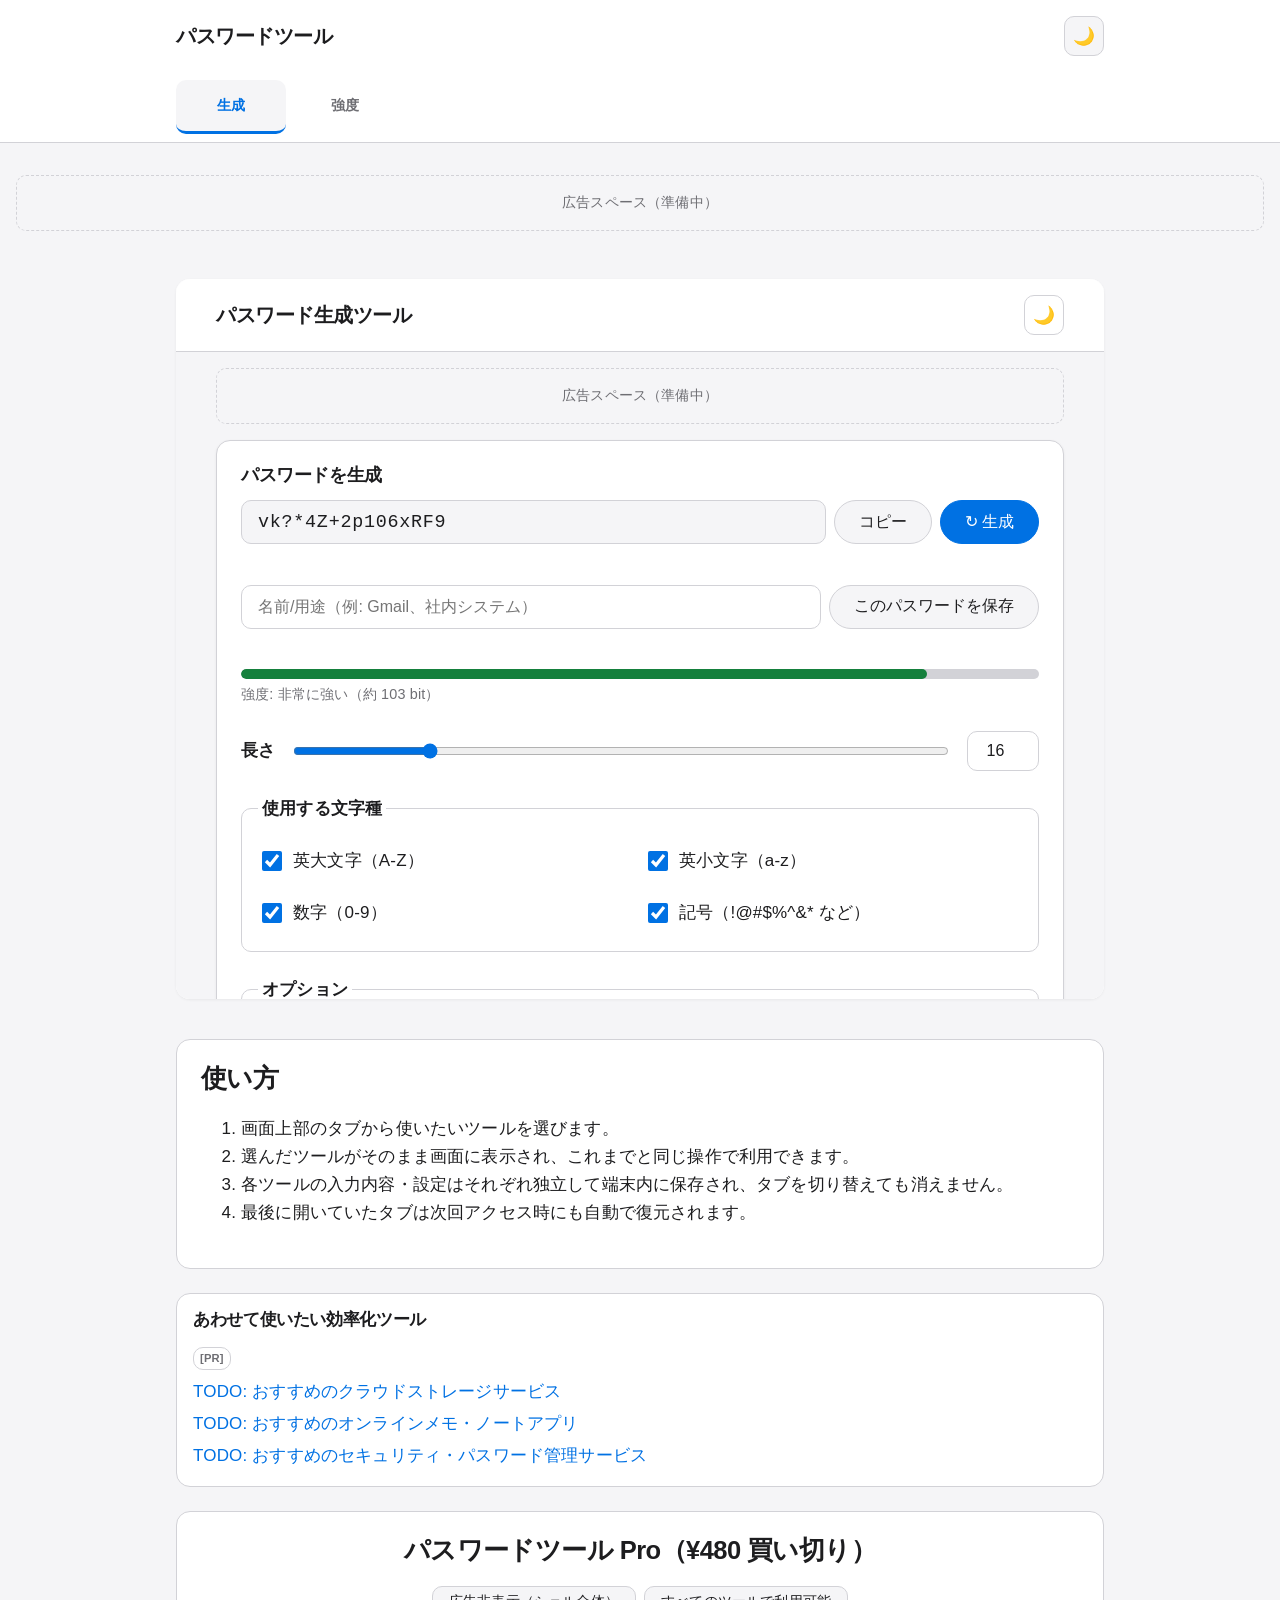
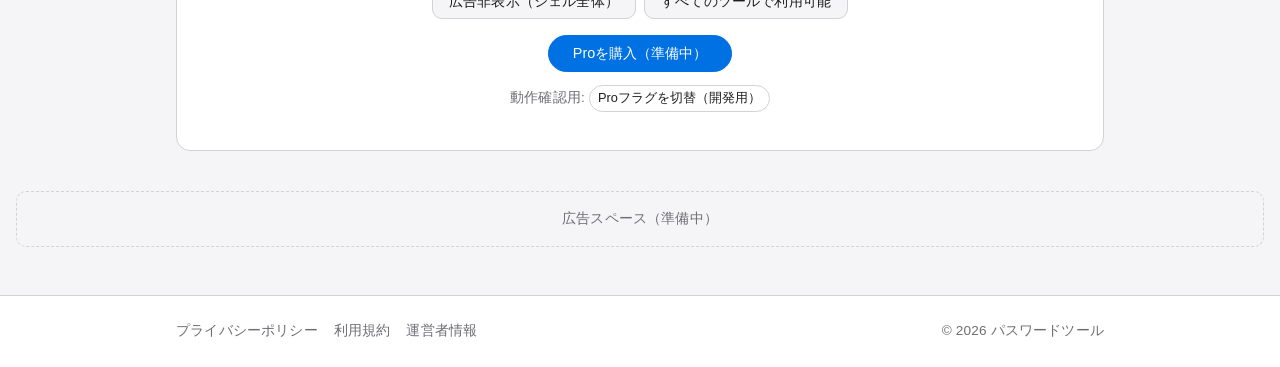
==== index.html @ c2fb3668 "feat: password-tools 統合アプリ公開（ツール工房） Co-Authored-By: Claude Opus 4.8 <noreply@anthropic.com>" ====
<!DOCTYPE html>
<html lang="ja">
<head>
<meta charset="UTF-8">
<meta name="viewport" content="width=device-width, initial-scale=1, viewport-fit=cover">

<title>パスワードツール｜ツール工房</title>
<meta name="description" content="安全なパスワードの生成と強度チェックができる無料ツール">
<link rel="canonical" href="https://ai-kaihatsubu.github.io/password-tools/">

<!-- OGP -->
<meta property="og:type" content="website">
<meta property="og:title" content="パスワードツール｜ツール工房">
<meta property="og:description" content="安全なパスワードの生成と強度チェックができる無料ツール">
<meta property="og:url" content="https://ai-kaihatsubu.github.io/password-tools/">
<meta property="og:image" content="https://ai-kaihatsubu.github.io/password-tools/icons/icon-512.svg">
<meta property="og:locale" content="ja_JP">
<meta name="twitter:card" content="summary_large_image">

<!-- PWA -->
<link rel="manifest" href="manifest.webmanifest">
<meta name="theme-color" content="#0071e3">
<link rel="icon" href="icons/icon-192.svg" type="image/svg+xml">
<link rel="apple-touch-icon" href="icons/icon-192.svg">

<!-- JSON-LD -->
<script type="application/ld+json">
{
  "@context": "https://schema.org",
  "@type": "WebApplication",
  "name": "パスワードツール｜ツール工房",
  "description": "安全なパスワードの生成と強度チェックができる無料ツール",
  "applicationCategory": "UtilitiesApplication",
  "operatingSystem": "Any",
  "offers": {
    "@type": "Offer",
    "price": "0",
    "priceCurrency": "JPY"
  }
}
</script>

<link rel="stylesheet" href="style.css">
</head>
<body>

<a class="skip-link" href="#main">本文へスキップ</a>

<header class="site-header">
  <div class="container header-inner">
    <h1 class="logo" id="brand">パスワードツール</h1>
    <nav class="header-actions" aria-label="表示設定">
      <button id="theme-toggle" type="button" aria-label="ダーク/ライトモード切替" aria-pressed="false">
        <span aria-hidden="true">🌙</span>
      </button>
    </nav>
  </div>
  <div class="container">
    <!-- app.js が SUITE_CONFIG.tabs からタブボタンを動的生成 -->
    <nav class="tab-nav" id="tab-bar" role="tablist" aria-label="ツール切替"></nav>
  </div>
</header>

<!-- 広告枠（コンテンツ上） -->
<div class="ad-slot ad-slot--top" data-ad-position="top" aria-hidden="true">
  <p class="ad-placeholder">広告スペース（準備中）</p>
</div>

<main id="main" class="container">

  <!-- app.js が SUITE_CONFIG.tabs からiframeパネルを動的生成 -->
  <div class="tool-panels" id="panels"></div>

  <!-- 使い方 -->
  <section class="content-section" aria-labelledby="howto-heading">
    <h2 id="howto-heading">使い方</h2>
    <ol>
      <li>画面上部のタブから使いたいツールを選びます。</li>
      <li>選んだツールがそのまま画面に表示され、これまでと同じ操作で利用できます。</li>
      <li>各ツールの入力内容・設定はそれぞれ独立して端末内に保存され、タブを切り替えても消えません。</li>
      <li>最後に開いていたタブは次回アクセス時にも自動で復元されます。</li>
    </ol>
  </section>

  <!-- アフィリエイト枠 -->
  <aside class="affiliate-box" aria-labelledby="affiliate-heading">
    <h2 id="affiliate-heading">あわせて使いたい効率化ツール</h2>
    <p class="pr-label">[PR]</p>
    <ul class="affiliate-list" id="affiliate-list">
      <!-- monetization.js が動的に生成 -->
    </ul>
  </aside>

  <!-- Pro案内 -->
  <section class="pro-box" aria-labelledby="pro-heading">
    <h2 id="pro-heading">パスワードツール Pro（¥480 買い切り）</h2>
    <ul class="pro-features">
      <li>広告非表示（シェル全体）</li>
      <li>すべてのツールで利用可能</li>
    </ul>
    <button id="pro-button" type="button" class="btn btn-primary">Proを購入（準備中）</button>
    <p class="hint">
      動作確認用: <button type="button" id="dev-pro-toggle" class="btn btn-secondary btn-sm">Proフラグを切替（開発用）</button>
    </p>
  </section>

</main>

<!-- 広告枠（コンテンツ下） -->
<div class="ad-slot ad-slot--bottom" data-ad-position="bottom" aria-hidden="true">
  <p class="ad-placeholder">広告スペース（準備中）</p>
</div>

<footer class="site-footer">
  <div class="container footer-inner">
    <nav aria-label="フッターリンク">
      <a href="privacy.html">プライバシーポリシー</a>
      <a href="terms.html">利用規約</a>
      <a href="operator.html">運営者情報</a>
    </nav>
    <p class="copyright">&copy; 2026 パスワードツール</p>
  </div>
</footer>

<script src="config.js"></script>
<script src="monetization.js" defer></script>
<script src="app.js" defer></script>
<script>
  // PWA: Service Worker 登録（相対パスなのでサブパス公開でも scope が正しく効く）
  if ("serviceWorker" in navigator) {
    window.addEventListener("load", function () {
      navigator.serviceWorker.register("sw.js").catch(function () {});
    });
  }
</script>
</body>
</html>
---- style.css ----
/* ============================================
   カテゴリ統合アプリ シェルテンプレート : style.css
   Apple基盤デザイン + タブバー + iframeパネル
   ============================================ */

:root {
  --color-bg: #f5f5f7;
  --color-surface: #ffffff;
  --color-text: #1d1d1f;
  --color-text-muted: #6e6e73;
  --color-border: #d2d2d7;
  --color-primary: #0071e3;
  --color-primary-hover: #0077ed;
  --radius: 14px;
  --radius-sm: 10px;
  --shadow-sm: 0 1px 3px rgba(0, 0, 0, 0.06);
  --shadow-md: 0 6px 24px rgba(0, 0, 0, 0.08);

  --max-width: 960px;
  --space-1: 4px;
  --space-2: 8px;
  --space-3: 16px;
  --space-4: 24px;
  --space-5: 32px;
  --space-6: 48px;

  --font-base: -apple-system, BlinkMacSystemFont, "SF Pro JP", "SF Pro Text",
    "Helvetica Neue", "Hiragino Sans", "Hiragino Kaku Gothic ProN", "Yu Gothic",
    Meiryo, sans-serif;

  --transition: 0.15s ease;
  --iframe-height: 80vh;
}

[data-theme="dark"] {
  --color-bg: #000000;
  --color-surface: #1c1c1e;
  --color-text: #f5f5f7;
  --color-text-muted: #a1a1a6;
  --color-border: #3a3a3c;
  --color-primary: #2997ff;
  --color-primary-hover: #4aa8ff;
  --shadow-sm: 0 1px 3px rgba(0, 0, 0, 0.5);
  --shadow-md: 0 6px 24px rgba(0, 0, 0, 0.6);
}

* {
  box-sizing: border-box;
}

html {
  -webkit-text-size-adjust: 100%;
}

body {
  margin: 0;
  font-family: var(--font-base);
  font-size: 17px;
  background: var(--color-bg);
  color: var(--color-text);
  line-height: 1.65;
  letter-spacing: 0.01em;
  transition: background var(--transition), color var(--transition);
  -webkit-font-smoothing: antialiased;
  -moz-osx-font-smoothing: grayscale;
  padding-bottom: env(safe-area-inset-bottom);
}

h1, h2, h3, h4 {
  color: var(--color-text);
  font-weight: 600;
  letter-spacing: -0.022em;
  line-height: 1.15;
}

a {
  color: var(--color-primary);
  text-decoration: none;
}
a:hover {
  text-decoration: underline;
}

.btn, button {
  font-family: inherit;
  border-radius: 980px;
  font-weight: 500;
  transition: background var(--transition), opacity var(--transition), transform 0.05s ease;
}
.btn:active, button:active {
  transform: scale(0.98);
}

.container {
  max-width: var(--max-width);
  margin: 0 auto;
  padding: 0 var(--space-3);
}

.visually-hidden {
  position: absolute;
  width: 1px;
  height: 1px;
  overflow: hidden;
  clip: rect(0 0 0 0);
  white-space: nowrap;
}

/* Skip link */
.skip-link {
  position: absolute;
  left: -999px;
  top: auto;
}
.skip-link:focus {
  left: var(--space-2);
  top: var(--space-2);
  z-index: 1000;
  background: var(--color-primary);
  color: #fff;
  padding: var(--space-2) var(--space-3);
  border-radius: var(--radius-sm);
}

/* Header */
.site-header {
  border-bottom: 1px solid var(--color-border);
  background: var(--color-surface);
  position: sticky;
  top: 0;
  z-index: 100;
}

.header-inner {
  display: flex;
  align-items: center;
  justify-content: space-between;
  padding-top: var(--space-3);
  padding-bottom: var(--space-3);
}

.logo {
  font-size: 1.25rem;
  font-weight: 700;
  margin: 0;
}

.header-actions {
  display: flex;
  gap: var(--space-2);
}

#theme-toggle {
  background: var(--color-bg);
  border: 1px solid var(--color-border);
  border-radius: var(--radius-sm);
  width: 40px;
  height: 40px;
  font-size: 1.1rem;
  cursor: pointer;
  display: flex;
  align-items: center;
  justify-content: center;
  transition: background var(--transition), border-color var(--transition);
}
#theme-toggle:hover {
  background: var(--color-border);
}

/* Tabs（タブバーは app.js が動的生成） */
.tab-nav {
  display: flex;
  flex-wrap: nowrap;
  gap: var(--space-1);
  padding: var(--space-2) 0;
  overflow-x: auto;
  -webkit-overflow-scrolling: touch;
  scrollbar-width: thin;
}

.tab-button {
  flex: 0 0 auto;
  min-width: 110px;
  white-space: nowrap;
  padding: var(--space-3) var(--space-3);
  border: none;
  background: transparent;
  color: var(--color-text-muted);
  font-size: 0.9rem;
  font-weight: 600;
  font-family: inherit;
  cursor: pointer;
  border-radius: var(--radius-sm);
  border-bottom: 3px solid transparent;
  transition: color var(--transition), background var(--transition), border-color var(--transition);
  text-align: center;
}

.tab-button:hover {
  color: var(--color-text);
  background: var(--color-bg);
}

.tab-button:focus-visible {
  outline: 2px solid var(--color-primary);
  outline-offset: 2px;
}

.tab-button[aria-selected="true"] {
  color: var(--color-primary);
  border-bottom-color: var(--color-primary);
  background: var(--color-bg);
}

/* Tab panels / iframe（パネルは app.js が動的生成） */
.tool-panels {
  padding-top: var(--space-3);
  padding-bottom: var(--space-3);
}

.tool-panel {
  display: none;
}

.tool-panel[data-active="true"] {
  display: block;
}

.tool-frame-wrapper {
  width: 100%;
  border: none;
  border-radius: var(--radius);
  overflow: hidden;
  background: var(--color-surface);
  box-shadow: var(--shadow-sm);
}

.tool-frame {
  display: block;
  width: 100%;
  height: var(--iframe-height);
  min-height: 600px;
  border: none;
  background: var(--color-surface);
}

/* Ad slot */
.ad-slot {
  text-align: center;
  padding: var(--space-3);
  margin: var(--space-3) 0;
}

.ad-placeholder {
  margin: 0;
  padding: var(--space-3);
  border: 1px dashed var(--color-border);
  border-radius: var(--radius-sm);
  color: var(--color-text-muted);
  font-size: 0.85rem;
}

/* Affiliate box */
.affiliate-box {
  margin: var(--space-4) 0;
  padding: var(--space-3);
  background: var(--color-surface);
  border: 1px solid var(--color-border);
  border-radius: var(--radius);
}

.affiliate-box h2 {
  margin-top: 0;
  font-size: 1.05rem;
}

.pr-label {
  display: inline-block;
  font-size: 0.7rem;
  font-weight: 700;
  color: var(--color-text-muted);
  border: 1px solid var(--color-border);
  border-radius: var(--radius-sm);
  padding: 1px 6px;
  margin: 0 0 var(--space-2);
}

.affiliate-list {
  list-style: none;
  margin: 0;
  padding: 0;
  display: flex;
  flex-direction: column;
  gap: var(--space-1);
}

.affiliate-list a {
  color: var(--color-primary);
  text-decoration: none;
}
.affiliate-list a:hover {
  text-decoration: underline;
}

/* Pro box */
.pro-box {
  margin: var(--space-4) 0;
  padding: var(--space-4);
  background: var(--color-surface);
  border: 1px solid var(--color-border);
  border-radius: var(--radius);
  text-align: center;
}

.pro-box h2 {
  margin-top: 0;
}

.pro-features {
  list-style: none;
  padding: 0;
  margin: var(--space-3) 0;
  display: flex;
  flex-wrap: wrap;
  justify-content: center;
  gap: var(--space-2);
}

.pro-features li {
  background: var(--color-bg);
  border: 1px solid var(--color-border);
  border-radius: var(--radius-sm);
  padding: var(--space-1) var(--space-3);
  font-size: 0.85rem;
}

/* Buttons */
.btn {
  display: inline-block;
  padding: var(--space-2) var(--space-4);
  border: 1px solid var(--color-border);
  background: var(--color-surface);
  color: var(--color-text);
  font-size: 0.9rem;
  cursor: pointer;
}
.btn:hover {
  background: var(--color-bg);
}

.btn-primary {
  background: var(--color-primary);
  border-color: var(--color-primary);
  color: #fff;
}
.btn-primary:hover {
  background: var(--color-primary-hover);
  border-color: var(--color-primary-hover);
}

.btn-secondary {
  background: var(--color-surface);
}

.btn-sm {
  padding: var(--space-1) var(--space-2);
  font-size: 0.8rem;
}

.hint {
  color: var(--color-text-muted);
  font-size: 0.85rem;
}

/* Content sections */
.content-section {
  margin: var(--space-4) 0;
  padding: var(--space-4);
  background: var(--color-surface);
  border: 1px solid var(--color-border);
  border-radius: var(--radius);
}

.content-section h2 {
  margin-top: 0;
}

/* Footer */
.site-footer {
  border-top: 1px solid var(--color-border);
  margin-top: var(--space-5);
  padding: var(--space-4) 0;
  background: var(--color-surface);
}

.footer-inner {
  display: flex;
  flex-wrap: wrap;
  justify-content: space-between;
  align-items: center;
  gap: var(--space-2);
}

.footer-inner nav {
  display: flex;
  gap: var(--space-3);
  flex-wrap: wrap;
}

.footer-inner a {
  color: var(--color-text-muted);
  text-decoration: none;
  font-size: 0.85rem;
}
.footer-inner a:hover {
  color: var(--color-primary);
}

.copyright {
  margin: 0;
  font-size: 0.85rem;
  color: var(--color-text-muted);
}

/* Legal pages */
.legal-page main h1 {
  margin-top: var(--space-4);
}
.legal-page main {
  padding-top: var(--space-3);
  padding-bottom: var(--space-5);
}

/* Responsive */
@media (max-width: 640px) {
  :root {
    --iframe-height: 75vh;
  }

  .tab-button {
    min-width: 90px;
    font-size: 0.85rem;
    padding: var(--space-2) var(--space-2);
  }

  .logo {
    font-size: 1.05rem;
  }

  .tool-frame {
    min-height: 480px;
  }
}
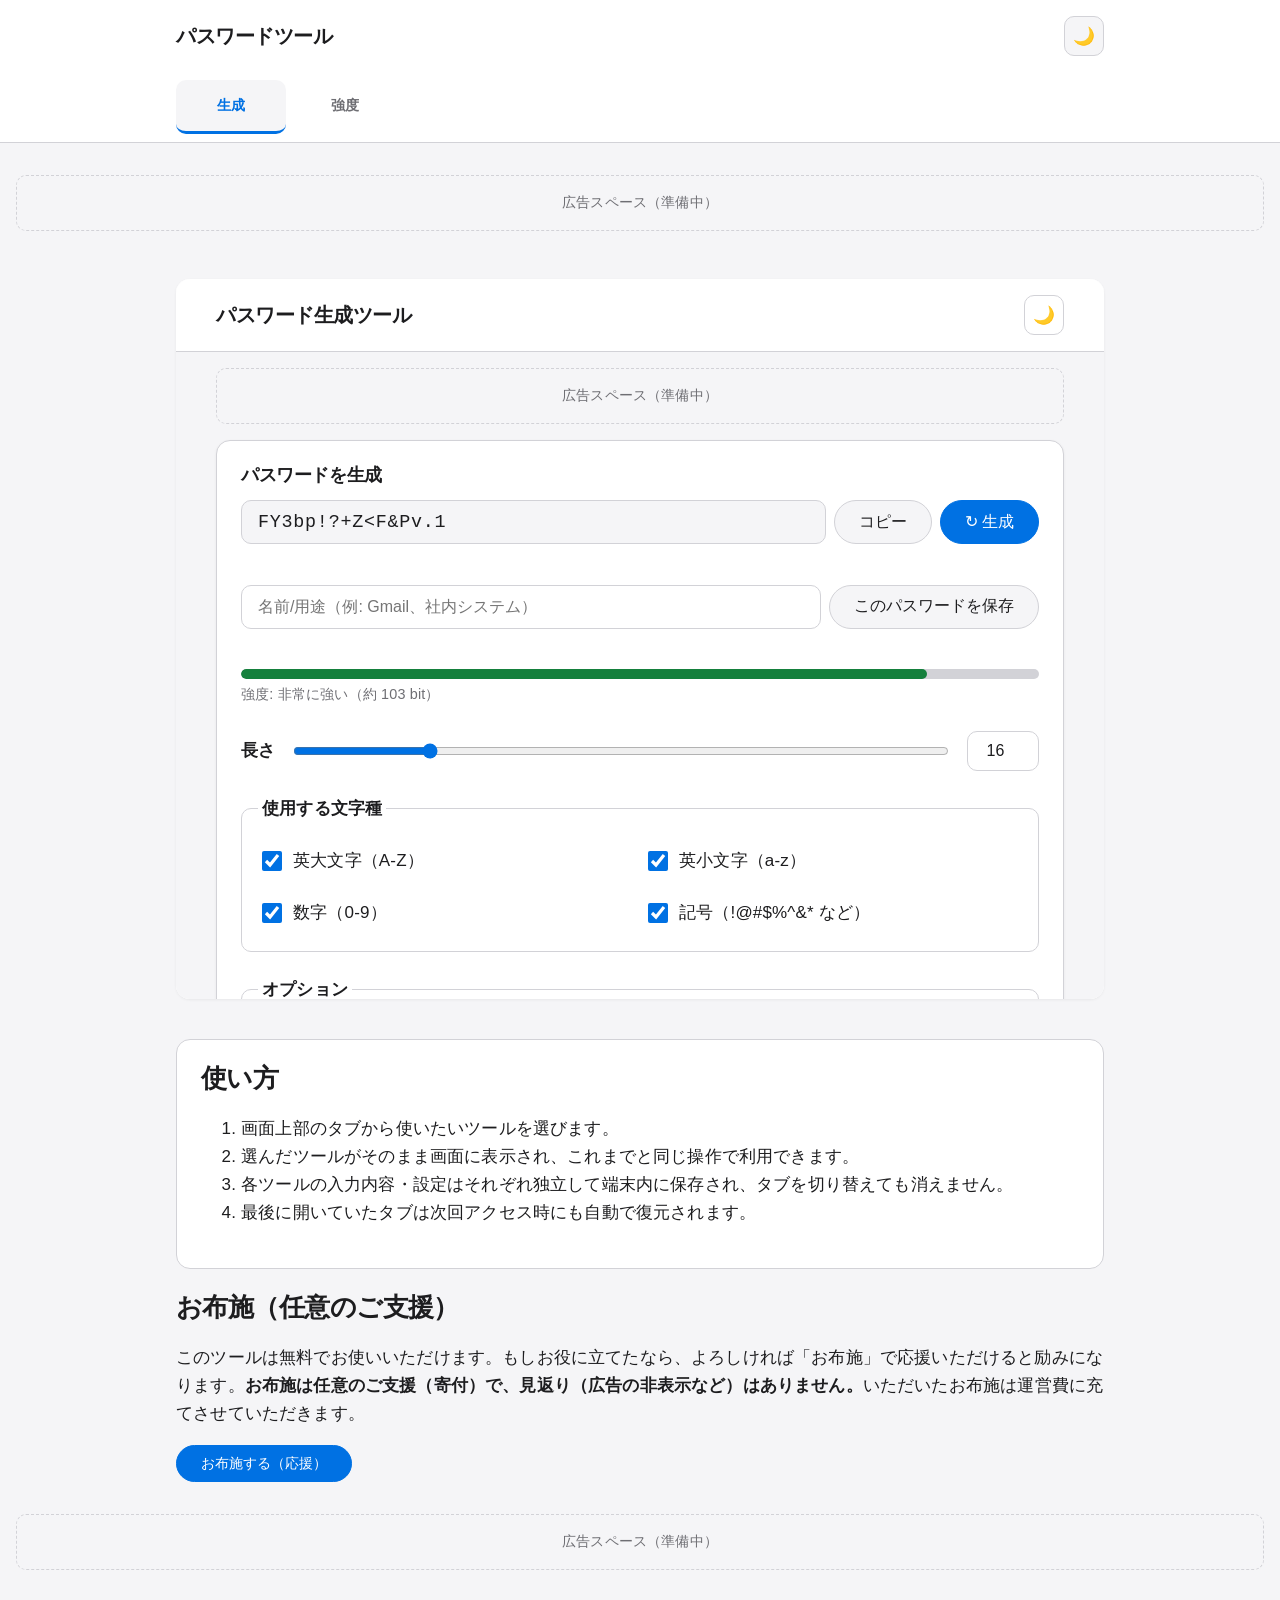
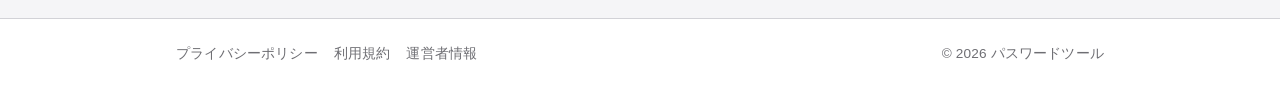
==== commit 1eb97bff: "rebrand: ツール工房→ツール置き場（運営: キュリオスモンスター AI開発部）／課金→お布施（任意の寄付・見返りなし） Co-Authored-By: Claude Opus 4.8 <nor" ====
--- a/index.html
+++ b/index.html
@@ -1,16 +1,16 @@
-<!DOCTYPE html>
+﻿<!DOCTYPE html>
 <html lang="ja">
 <head>
 <meta charset="UTF-8">
 <meta name="viewport" content="width=device-width, initial-scale=1, viewport-fit=cover">
 
-<title>パスワードツール｜ツール工房</title>
+<title>パスワードツール｜ツール置き場</title>
 <meta name="description" content="安全なパスワードの生成と強度チェックができる無料ツール">
 <link rel="canonical" href="https://ai-kaihatsubu.github.io/password-tools/">
 
 <!-- OGP -->
 <meta property="og:type" content="website">
-<meta property="og:title" content="パスワードツール｜ツール工房">
+<meta property="og:title" content="パスワードツール｜ツール置き場">
 <meta property="og:description" content="安全なパスワードの生成と強度チェックができる無料ツール">
 <meta property="og:url" content="https://ai-kaihatsubu.github.io/password-tools/">
 <meta property="og:image" content="https://ai-kaihatsubu.github.io/password-tools/icons/icon-512.svg">
@@ -28,7 +28,7 @@
 {
   "@context": "https://schema.org",
   "@type": "WebApplication",
-  "name": "パスワードツール｜ツール工房",
+  "name": "パスワードツール｜ツール置き場",
   "description": "安全なパスワードの生成と強度チェックができる無料ツール",
   "applicationCategory": "UtilitiesApplication",
   "operatingSystem": "Any",
@@ -92,17 +92,12 @@
   </aside>
 
   <!-- Pro案内 -->
-  <section class="pro-box" aria-labelledby="pro-heading">
-    <h2 id="pro-heading">パスワードツール Pro（¥480 買い切り）</h2>
-    <ul class="pro-features">
-      <li>広告非表示（シェル全体）</li>
-      <li>すべてのツールで利用可能</li>
-    </ul>
-    <button id="pro-button" type="button" class="btn btn-primary">Proを購入（準備中）</button>
-    <p class="hint">
-      動作確認用: <button type="button" id="dev-pro-toggle" class="btn btn-secondary btn-sm">Proフラグを切替（開発用）</button>
-    </p>
-  </section>
+  <section class="ofuse-box" aria-labelledby="ofuse-heading">
+  <h2 id="ofuse-heading">お布施（任意のご支援）</h2>
+  <p>このツールは無料でお使いいただけます。もしお役に立てたなら、よろしければ「お布施」で応援いただけると励みになります。<strong>お布施は任意のご支援（寄付）で、見返り（広告の非表示など）はありません。</strong>いただいたお布施は運営費に充てさせていただきます。</p>
+  <button id="ofuse-button" type="button" class="btn btn-primary">お布施する（応援）</button>
+  <p class="hint" id="ofuse-status" aria-live="polite"></p>
+</section>
 
 </main>
 
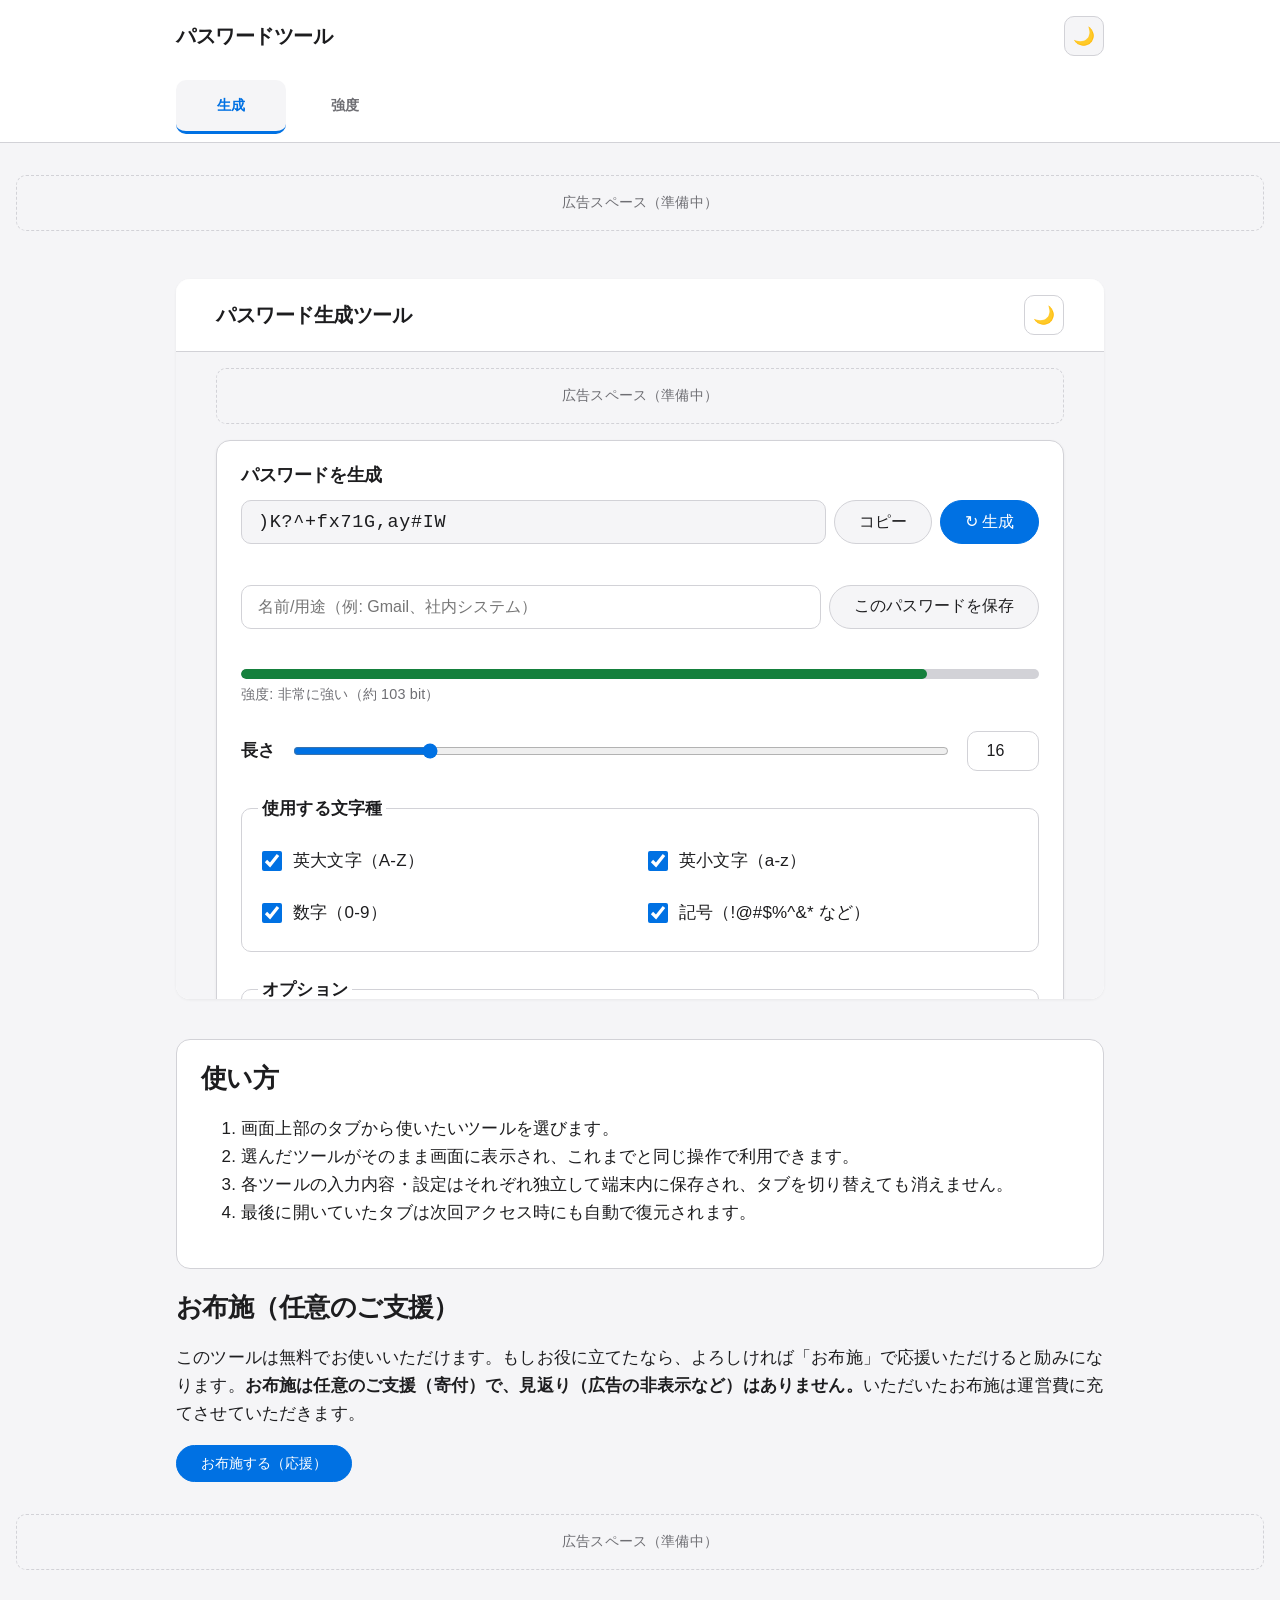
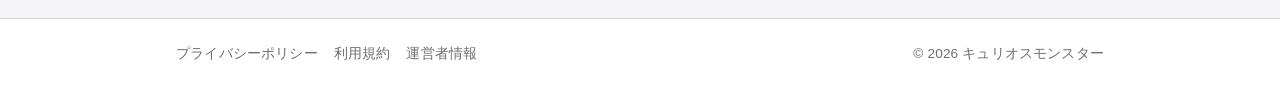
==== commit 17027602: "fix: コピーライトを会社名（キュリオスモンスター）に統一 Co-Authored-By: Claude Opus 4.8 <noreply@anthropic.com>" ====
--- a/index.html
+++ b/index.html
@@ -113,7 +113,7 @@
       <a href="terms.html">利用規約</a>
       <a href="operator.html">運営者情報</a>
     </nav>
-    <p class="copyright">&copy; 2026 パスワードツール</p>
+    <p class="copyright">&copy; 2026 キュリオスモンスター</p>
   </div>
 </footer>
 
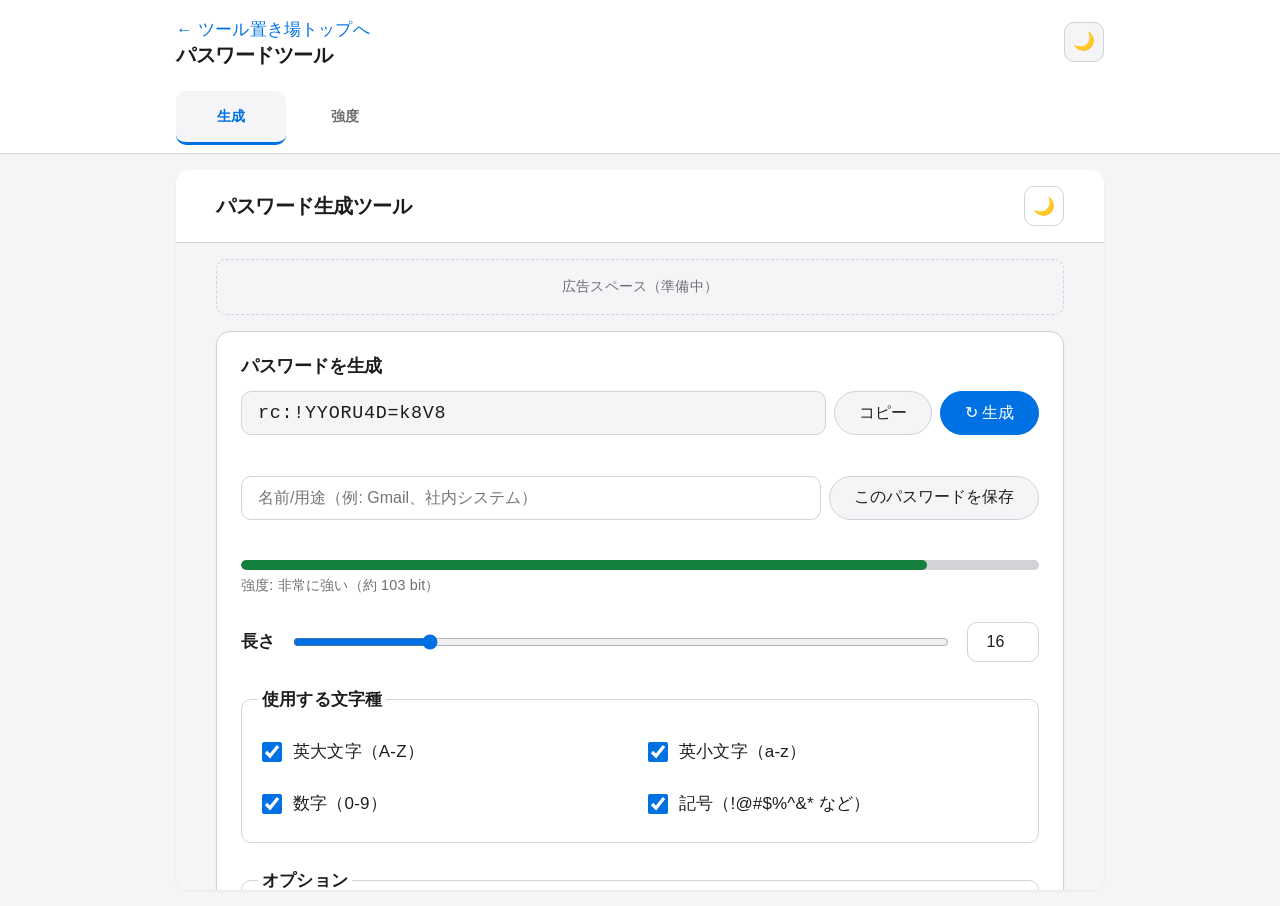
==== commit a82b0e67: "fix: カテゴリのお布施重複を解消（iframe内ツールに一本化）＋トップへ戻るリンク追加 Co-Authored-By: Claude Opus 4.8 <noreply@anthropic.co" ====
--- a/index.html
+++ b/index.html
@@ -48,7 +48,10 @@
 
 <header class="site-header">
   <div class="container header-inner">
-    <h1 class="logo" id="brand">パスワードツール</h1>
+    <div class="brand-area">
+      <a class="back-link" href="https://ai-kaihatsubu.github.io/">← ツール置き場トップへ</a>
+      <h1 class="logo" id="brand">パスワードツール</h1>
+    </div>
     <nav class="header-actions" aria-label="表示設定">
       <button id="theme-toggle" type="button" aria-label="ダーク/ライトモード切替" aria-pressed="false">
         <span aria-hidden="true">🌙</span>
@@ -61,61 +64,10 @@
   </div>
 </header>
 
-<!-- 広告枠（コンテンツ上） -->
-<div class="ad-slot ad-slot--top" data-ad-position="top" aria-hidden="true">
-  <p class="ad-placeholder">広告スペース（準備中）</p>
-</div>
-
 <main id="main" class="container">
-
-  <!-- app.js が SUITE_CONFIG.tabs からiframeパネルを動的生成 -->
+  <!-- app.js が SUITE_CONFIG.tabs からiframeパネルを動的生成。お布施・広告・フッター・使い方は各ツール(iframe内)が持つため、シェル側には重複して置かない -->
   <div class="tool-panels" id="panels"></div>
-
-  <!-- 使い方 -->
-  <section class="content-section" aria-labelledby="howto-heading">
-    <h2 id="howto-heading">使い方</h2>
-    <ol>
-      <li>画面上部のタブから使いたいツールを選びます。</li>
-      <li>選んだツールがそのまま画面に表示され、これまでと同じ操作で利用できます。</li>
-      <li>各ツールの入力内容・設定はそれぞれ独立して端末内に保存され、タブを切り替えても消えません。</li>
-      <li>最後に開いていたタブは次回アクセス時にも自動で復元されます。</li>
-    </ol>
-  </section>
-
-  <!-- アフィリエイト枠 -->
-  <aside class="affiliate-box" aria-labelledby="affiliate-heading">
-    <h2 id="affiliate-heading">あわせて使いたい効率化ツール</h2>
-    <p class="pr-label">[PR]</p>
-    <ul class="affiliate-list" id="affiliate-list">
-      <!-- monetization.js が動的に生成 -->
-    </ul>
-  </aside>
-
-  <!-- Pro案内 -->
-  <section class="ofuse-box" aria-labelledby="ofuse-heading">
-  <h2 id="ofuse-heading">お布施（任意のご支援）</h2>
-  <p>このツールは無料でお使いいただけます。もしお役に立てたなら、よろしければ「お布施」で応援いただけると励みになります。<strong>お布施は任意のご支援（寄付）で、見返り（広告の非表示など）はありません。</strong>いただいたお布施は運営費に充てさせていただきます。</p>
-  <button id="ofuse-button" type="button" class="btn btn-primary">お布施する（応援）</button>
-  <p class="hint" id="ofuse-status" aria-live="polite"></p>
-</section>
-
 </main>
-
-<!-- 広告枠（コンテンツ下） -->
-<div class="ad-slot ad-slot--bottom" data-ad-position="bottom" aria-hidden="true">
-  <p class="ad-placeholder">広告スペース（準備中）</p>
-</div>
-
-<footer class="site-footer">
-  <div class="container footer-inner">
-    <nav aria-label="フッターリンク">
-      <a href="privacy.html">プライバシーポリシー</a>
-      <a href="terms.html">利用規約</a>
-      <a href="operator.html">運営者情報</a>
-    </nav>
-    <p class="copyright">&copy; 2026 キュリオスモンスター</p>
-  </div>
-</footer>
 
 <script src="config.js"></script>
 <script src="monetization.js" defer></script>
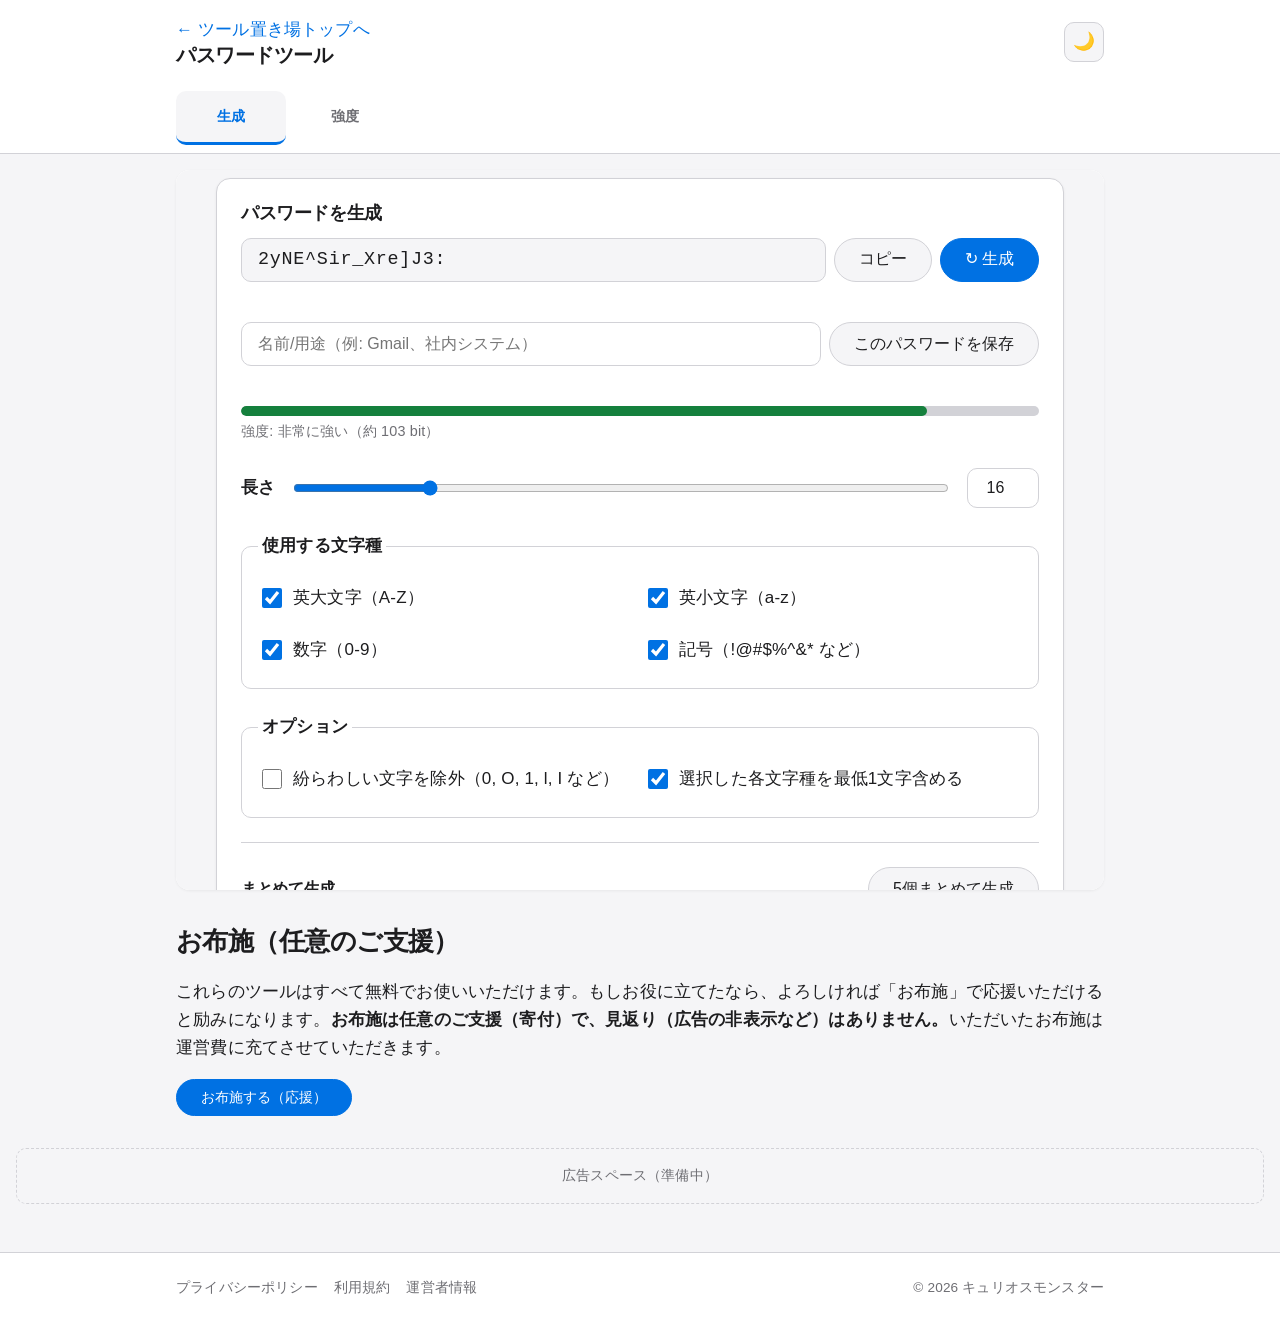
==== commit 6d4dfc6c: "fix: iframe内ツールの重複チロムを非表示化＋お布施をページ側に1つ集約 Co-Authored-By: Claude Opus 4.8 <noreply@anthropic.com>" ====
--- a/index.html
+++ b/index.html
@@ -65,9 +65,33 @@
 </header>
 
 <main id="main" class="container">
-  <!-- app.js が SUITE_CONFIG.tabs からiframeパネルを動的生成。お布施・広告・フッター・使い方は各ツール(iframe内)が持つため、シェル側には重複して置かない -->
+  <!-- app.js が SUITE_CONFIG.tabs からiframeパネルを動的生成。iframe内ツールの重複チロム(ヘッダー/お布施/広告/フッター)はapp.jsがCSSで非表示にする -->
   <div class="tool-panels" id="panels"></div>
+
+  <!-- お布施（このページに1つだけ・全幅） -->
+  <section class="ofuse-box" aria-labelledby="ofuse-heading">
+    <h2 id="ofuse-heading">お布施（任意のご支援）</h2>
+    <p>これらのツールはすべて無料でお使いいただけます。もしお役に立てたなら、よろしければ「お布施」で応援いただけると励みになります。<strong>お布施は任意のご支援（寄付）で、見返り（広告の非表示など）はありません。</strong>いただいたお布施は運営費に充てさせていただきます。</p>
+    <button id="ofuse-button" type="button" class="btn btn-primary">お布施する（応援）</button>
+    <p class="hint" id="ofuse-status" aria-live="polite"></p>
+  </section>
 </main>
+
+<!-- 広告枠（コンテンツ下・ページレベル） -->
+<div class="ad-slot ad-slot--bottom" data-ad-position="bottom" aria-hidden="true">
+  <p class="ad-placeholder">広告スペース（準備中）</p>
+</div>
+
+<footer class="site-footer">
+  <div class="container footer-inner">
+    <nav aria-label="フッターリンク">
+      <a href="privacy.html">プライバシーポリシー</a>
+      <a href="terms.html">利用規約</a>
+      <a href="operator.html">運営者情報</a>
+    </nav>
+    <p class="copyright">&copy; 2026 キュリオスモンスター</p>
+  </div>
+</footer>
 
 <script src="config.js"></script>
 <script src="monetization.js" defer></script>
